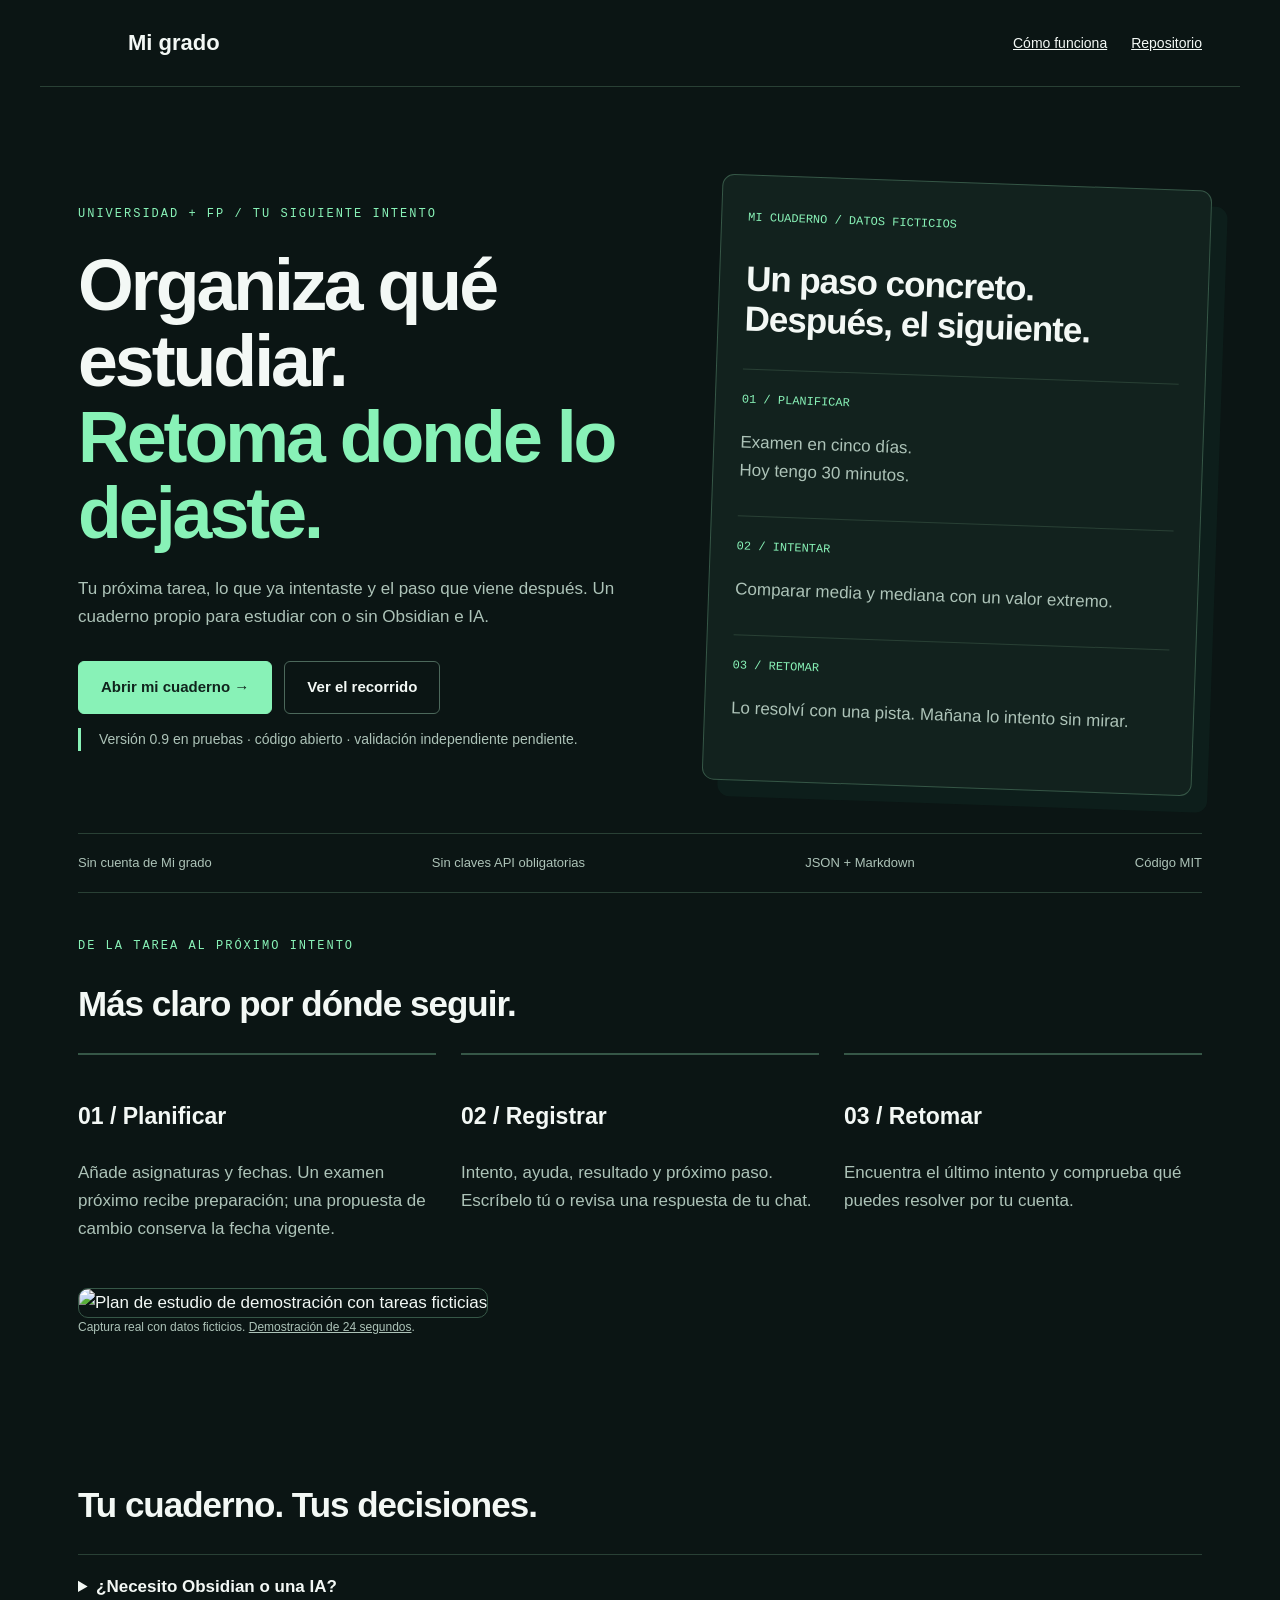
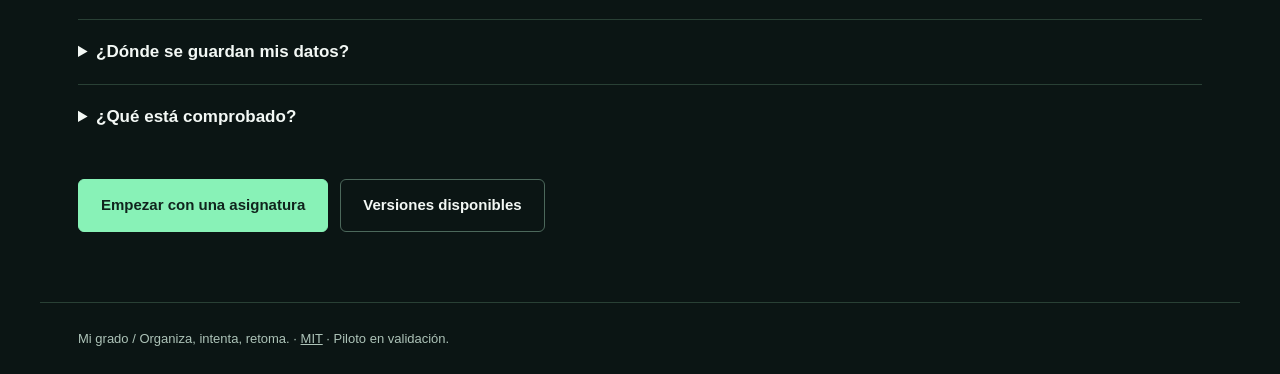
==== web/index.html @ 12c9c47e "Open source preview of Mi grado 0.9.0-rc.3" ====
<!doctype html><html lang="es"><head><meta charset="utf-8"><meta name="viewport" content="width=device-width,initial-scale=1"><meta name="description" content="Organiza qué estudiar y retoma donde lo dejaste. Universidad y FP, con Obsidian e IA opcionales."><meta property="og:title" content="Mi grado · Tu siguiente intento"><meta property="og:image" content="https://aybar17.github.io/mi-grado-app/assets/social-preview.png"><title>Mi grado · Tu siguiente intento</title><link rel="icon" href="assets/mi-grado.svg"><style>
:root{color-scheme:dark;--bg:#0b1514;--ink:#f3f8f5;--muted:#adc3b8;--accent:#88f2b7}*{box-sizing:border-box}body{margin:0;background:var(--bg);color:var(--ink);font:17px/1.65 'Segoe UI',sans-serif}a{color:inherit}header,main,footer{max-width:1200px;margin:auto;padding:25px 38px}header{display:flex;align-items:center;justify-content:space-between;border-bottom:1px solid #294035}.brand{display:flex;gap:12px;align-items:center;font-size:22px;font-weight:700;text-decoration:none}.brand img{width:38px}nav{display:flex;gap:24px;font-size:14px}.hero{padding:70px 0 45px;display:grid;grid-template-columns:1.2fr 1fr;gap:45px;align-items:center}.eyebrow{font:12px/1.4 Consolas,monospace;letter-spacing:2px;color:var(--accent);text-transform:uppercase}h1{font-size:clamp(42px,5.6vw,72px);line-height:1.06;letter-spacing:-3px;margin:24px 0}h1 span{color:var(--accent)}h2{font-size:35px;line-height:1.15;letter-spacing:-1px}p{color:var(--muted)}.buttons{display:flex;gap:12px;flex-wrap:wrap;margin-top:30px}.button{display:inline-block;background:var(--accent);color:#10241d;padding:13px 22px;border:1px solid var(--accent);border-radius:6px;text-decoration:none;font-weight:650;font-size:15px}.secondary{color:var(--ink);background:transparent;border-color:#4c685b}.console{background:#12221e;border:1px solid #365747;border-radius:12px;box-shadow:16px 16px 0 #173e3340;transform:rotate(2deg);padding:26px}.console small{color:var(--accent);font:12px Consolas,monospace}.console .row{padding:14px 0;border-top:1px solid #294035}.strip{border-block:1px solid #294035;padding:18px 0;display:flex;justify-content:space-between;gap:20px;font-size:13px;color:var(--muted)}section{padding:45px 0}.steps{display:grid;grid-template-columns:repeat(3,1fr);gap:25px}.steps article{border-top:2px solid #365747;padding-top:20px}.steps h3{font-size:23px}figure{margin:28px 0}figure img{width:100%;border-radius:10px;border:1px solid #365747}figcaption{font-size:12px;color:var(--muted)}details{border-top:1px solid #294035;padding:18px 0}summary{cursor:pointer;font-weight:600}.status{border-left:3px solid var(--accent);padding-left:18px;font-size:14px}footer{border-top:1px solid #294035;font-size:13px;color:var(--muted)}@media(max-width:760px){header,main,footer{padding:20px}nav a:first-child{display:none}.hero{grid-template-columns:1fr;padding-top:35px;gap:28px}h1{letter-spacing:-2px}.console{transform:none}.steps{grid-template-columns:1fr}.strip{flex-wrap:wrap}section{padding:28px 0}}@media(prefers-reduced-motion:no-preference){.hero{animation:enter .6s ease both}@keyframes enter{from{opacity:0;transform:translateY(12px)}to{opacity:1;transform:none}}}
</style></head><body><header><a class="brand" href="./"><img src="assets/mi-grado.svg" alt="">Mi grado</a><nav><a href="#recorrido">Cómo funciona</a><a href="https://github.com/Aybar17/mi-grado-app">Repositorio</a></nav></header><main><section class="hero"><div><div class="eyebrow">Universidad + FP / Tu siguiente intento</div><h1>Organiza qué estudiar.<br><span>Retoma donde lo dejaste.</span></h1><p>Tu próxima tarea, lo que ya intentaste y el paso que viene después. Un cuaderno propio para estudiar con o sin Obsidian e IA.</p><div class="buttons"><a class="button" href="app/">Abrir mi cuaderno →</a><a class="button secondary" href="#recorrido">Ver el recorrido</a></div><p class="status">Versión 0.9 en pruebas · código abierto · validación independiente pendiente.</p></div><article class="console" aria-label="Ejemplo ficticio de una sesión"><small>MI CUADERNO / DATOS FICTICIOS</small><h2>Un paso concreto.<br>Después, el siguiente.</h2><div class="row"><small>01 / PLANIFICAR</small><p>Examen en cinco días.<br>Hoy tengo 30 minutos.</p></div><div class="row"><small>02 / INTENTAR</small><p>Comparar media y mediana con un valor extremo.</p></div><div class="row"><small>03 / RETOMAR</small><p>Lo resolví con una pista. Mañana lo intento sin mirar.</p></div></article></section><div class="strip"><span>Sin cuenta de Mi grado</span><span>Sin claves API obligatorias</span><span>JSON + Markdown</span><span>Código MIT</span></div><section id="recorrido"><div class="eyebrow">De la tarea al próximo intento</div><h2>Más claro por dónde seguir.</h2><div class="steps"><article><h3>01 / Planificar</h3><p>Añade asignaturas y fechas. Un examen próximo recibe preparación; una propuesta de cambio conserva la fecha vigente.</p></article><article><h3>02 / Registrar</h3><p>Intento, ayuda, resultado y próximo paso. Escríbelo tú o revisa una respuesta de tu chat.</p></article><article><h3>03 / Retomar</h3><p>Encuentra el último intento y comprueba qué puedes resolver por tu cuenta.</p></article></div><figure><img src="assets/planificar.png" alt="Plan de estudio de demostración con tareas ficticias"><figcaption>Captura real con datos ficticios. <a href="assets/demo.gif">Demostración de 24 segundos</a>.</figcaption></figure></section><section><h2>Tu cuaderno. Tus decisiones.</h2><details><summary>¿Necesito Obsidian o una IA?</summary><p>No para organizar y registrar estudio en esta versión. Son conexiones opcionales. Si eliges un chat, revisas y copias el contexto; no hay lectura automática de conversaciones.</p></details><details><summary>¿Dónde se guardan mis datos?</summary><p>La web guarda en este navegador; Windows trabaja con tus carpetas. Descarga copias y comprueba su recuperación. No hay sincronización automática. El texto que pegues en una IA se envía a ese proveedor.</p></details><details><summary>¿Qué está comprobado?</summary><p>Consulta pruebas y pendientes en el repositorio. Una pantalla adaptable no demuestra una prueba en un teléfono físico. Los registros no confirman entregas ni dominio; no prometemos mejores notas.</p></details><div class="buttons"><a class="button" href="app/">Empezar con una asignatura</a><a class="button secondary" href="https://github.com/Aybar17/mi-grado-app/releases">Versiones disponibles</a></div></section></main><footer>Mi grado / Organiza, intenta, retoma. · <a href="LICENSE">MIT</a> · Piloto en validación.</footer></body></html>
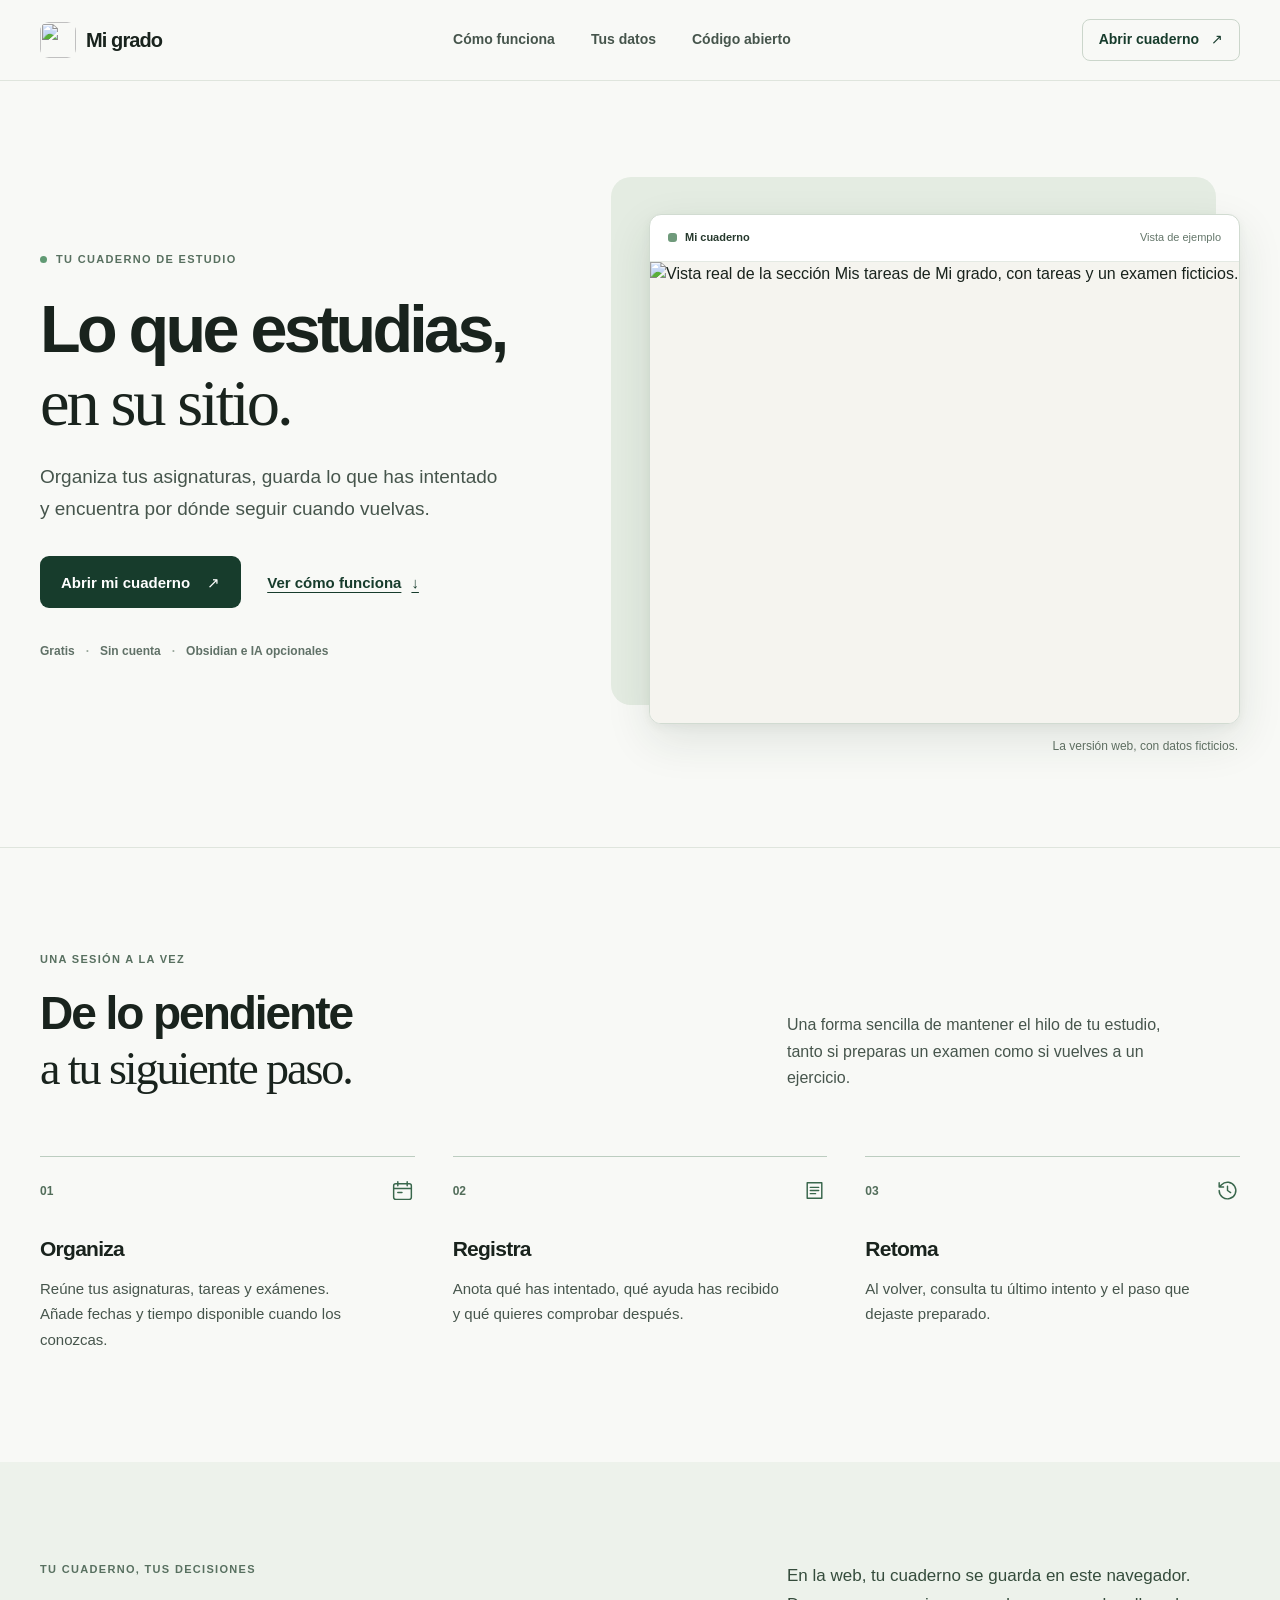
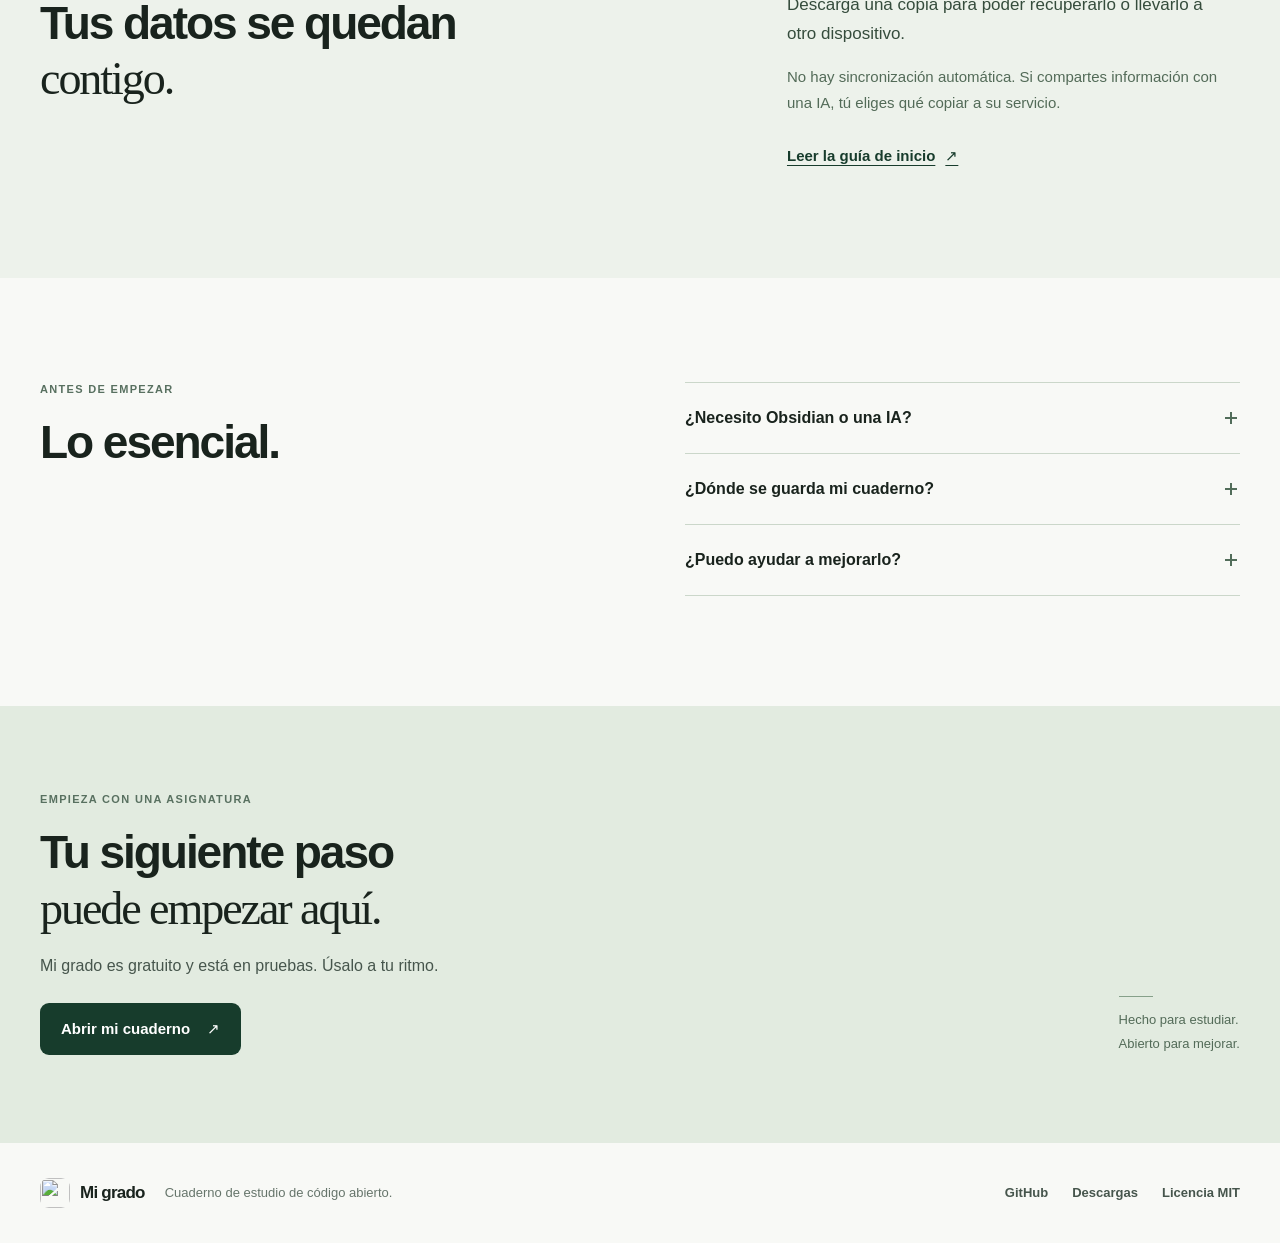
==== commit 7790cc80: "Redesign the public landing and clarify the study flow" ====
--- a/web/index.html
+++ b/web/index.html
@@ -1,3 +1,160 @@
-<!doctype html><html lang="es"><head><meta charset="utf-8"><meta name="viewport" content="width=device-width,initial-scale=1"><meta name="description" content="Organiza qué estudiar y retoma donde lo dejaste. Universidad y FP, con Obsidian e IA opcionales."><meta property="og:title" content="Mi grado · Tu siguiente intento"><meta property="og:image" content="https://aybar17.github.io/mi-grado-app/assets/social-preview.png"><title>Mi grado · Tu siguiente intento</title><link rel="icon" href="assets/mi-grado.svg"><style>
-:root{color-scheme:dark;--bg:#0b1514;--ink:#f3f8f5;--muted:#adc3b8;--accent:#88f2b7}*{box-sizing:border-box}body{margin:0;background:var(--bg);color:var(--ink);font:17px/1.65 'Segoe UI',sans-serif}a{color:inherit}header,main,footer{max-width:1200px;margin:auto;padding:25px 38px}header{display:flex;align-items:center;justify-content:space-between;border-bottom:1px solid #294035}.brand{display:flex;gap:12px;align-items:center;font-size:22px;font-weight:700;text-decoration:none}.brand img{width:38px}nav{display:flex;gap:24px;font-size:14px}.hero{padding:70px 0 45px;display:grid;grid-template-columns:1.2fr 1fr;gap:45px;align-items:center}.eyebrow{font:12px/1.4 Consolas,monospace;letter-spacing:2px;color:var(--accent);text-transform:uppercase}h1{font-size:clamp(42px,5.6vw,72px);line-height:1.06;letter-spacing:-3px;margin:24px 0}h1 span{color:var(--accent)}h2{font-size:35px;line-height:1.15;letter-spacing:-1px}p{color:var(--muted)}.buttons{display:flex;gap:12px;flex-wrap:wrap;margin-top:30px}.button{display:inline-block;background:var(--accent);color:#10241d;padding:13px 22px;border:1px solid var(--accent);border-radius:6px;text-decoration:none;font-weight:650;font-size:15px}.secondary{color:var(--ink);background:transparent;border-color:#4c685b}.console{background:#12221e;border:1px solid #365747;border-radius:12px;box-shadow:16px 16px 0 #173e3340;transform:rotate(2deg);padding:26px}.console small{color:var(--accent);font:12px Consolas,monospace}.console .row{padding:14px 0;border-top:1px solid #294035}.strip{border-block:1px solid #294035;padding:18px 0;display:flex;justify-content:space-between;gap:20px;font-size:13px;color:var(--muted)}section{padding:45px 0}.steps{display:grid;grid-template-columns:repeat(3,1fr);gap:25px}.steps article{border-top:2px solid #365747;padding-top:20px}.steps h3{font-size:23px}figure{margin:28px 0}figure img{width:100%;border-radius:10px;border:1px solid #365747}figcaption{font-size:12px;color:var(--muted)}details{border-top:1px solid #294035;padding:18px 0}summary{cursor:pointer;font-weight:600}.status{border-left:3px solid var(--accent);padding-left:18px;font-size:14px}footer{border-top:1px solid #294035;font-size:13px;color:var(--muted)}@media(max-width:760px){header,main,footer{padding:20px}nav a:first-child{display:none}.hero{grid-template-columns:1fr;padding-top:35px;gap:28px}h1{letter-spacing:-2px}.console{transform:none}.steps{grid-template-columns:1fr}.strip{flex-wrap:wrap}section{padding:28px 0}}@media(prefers-reduced-motion:no-preference){.hero{animation:enter .6s ease both}@keyframes enter{from{opacity:0;transform:translateY(12px)}to{opacity:1;transform:none}}}
-</style></head><body><header><a class="brand" href="./"><img src="assets/mi-grado.svg" alt="">Mi grado</a><nav><a href="#recorrido">Cómo funciona</a><a href="https://github.com/Aybar17/mi-grado-app">Repositorio</a></nav></header><main><section class="hero"><div><div class="eyebrow">Universidad + FP / Tu siguiente intento</div><h1>Organiza qué estudiar.<br><span>Retoma donde lo dejaste.</span></h1><p>Tu próxima tarea, lo que ya intentaste y el paso que viene después. Un cuaderno propio para estudiar con o sin Obsidian e IA.</p><div class="buttons"><a class="button" href="app/">Abrir mi cuaderno →</a><a class="button secondary" href="#recorrido">Ver el recorrido</a></div><p class="status">Versión 0.9 en pruebas · código abierto · validación independiente pendiente.</p></div><article class="console" aria-label="Ejemplo ficticio de una sesión"><small>MI CUADERNO / DATOS FICTICIOS</small><h2>Un paso concreto.<br>Después, el siguiente.</h2><div class="row"><small>01 / PLANIFICAR</small><p>Examen en cinco días.<br>Hoy tengo 30 minutos.</p></div><div class="row"><small>02 / INTENTAR</small><p>Comparar media y mediana con un valor extremo.</p></div><div class="row"><small>03 / RETOMAR</small><p>Lo resolví con una pista. Mañana lo intento sin mirar.</p></div></article></section><div class="strip"><span>Sin cuenta de Mi grado</span><span>Sin claves API obligatorias</span><span>JSON + Markdown</span><span>Código MIT</span></div><section id="recorrido"><div class="eyebrow">De la tarea al próximo intento</div><h2>Más claro por dónde seguir.</h2><div class="steps"><article><h3>01 / Planificar</h3><p>Añade asignaturas y fechas. Un examen próximo recibe preparación; una propuesta de cambio conserva la fecha vigente.</p></article><article><h3>02 / Registrar</h3><p>Intento, ayuda, resultado y próximo paso. Escríbelo tú o revisa una respuesta de tu chat.</p></article><article><h3>03 / Retomar</h3><p>Encuentra el último intento y comprueba qué puedes resolver por tu cuenta.</p></article></div><figure><img src="assets/planificar.png" alt="Plan de estudio de demostración con tareas ficticias"><figcaption>Captura real con datos ficticios. <a href="assets/demo.gif">Demostración de 24 segundos</a>.</figcaption></figure></section><section><h2>Tu cuaderno. Tus decisiones.</h2><details><summary>¿Necesito Obsidian o una IA?</summary><p>No para organizar y registrar estudio en esta versión. Son conexiones opcionales. Si eliges un chat, revisas y copias el contexto; no hay lectura automática de conversaciones.</p></details><details><summary>¿Dónde se guardan mis datos?</summary><p>La web guarda en este navegador; Windows trabaja con tus carpetas. Descarga copias y comprueba su recuperación. No hay sincronización automática. El texto que pegues en una IA se envía a ese proveedor.</p></details><details><summary>¿Qué está comprobado?</summary><p>Consulta pruebas y pendientes en el repositorio. Una pantalla adaptable no demuestra una prueba en un teléfono físico. Los registros no confirman entregas ni dominio; no prometemos mejores notas.</p></details><div class="buttons"><a class="button" href="app/">Empezar con una asignatura</a><a class="button secondary" href="https://github.com/Aybar17/mi-grado-app/releases">Versiones disponibles</a></div></section></main><footer>Mi grado / Organiza, intenta, retoma. · <a href="LICENSE">MIT</a> · Piloto en validación.</footer></body></html>+<!doctype html>
+<html lang="es">
+<head>
+  <meta charset="utf-8">
+  <meta name="viewport" content="width=device-width,initial-scale=1">
+  <meta name="description" content="Organiza tus asignaturas, tareas y exámenes. Guarda tu siguiente paso y retoma el estudio con Mi grado.">
+  <meta name="theme-color" content="#f7f8f5">
+  <meta property="og:type" content="website">
+  <meta property="og:title" content="Mi grado · Tu cuaderno de estudio">
+  <meta property="og:description" content="Organiza tus asignaturas y retoma tu estudio. Gratis, sin cuenta y con código abierto.">
+  <meta property="og:url" content="https://aybar17.github.io/mi-grado-app/">
+  <meta property="og:image" content="https://aybar17.github.io/mi-grado-app/assets/social-preview-portada.png">
+  <meta property="og:image:alt" content="Mi grado: lo que estudias, en su sitio.">
+  <meta name="twitter:card" content="summary_large_image">
+  <link rel="canonical" href="https://aybar17.github.io/mi-grado-app/">
+  <link rel="icon" href="assets/mi-grado.svg" type="image/svg+xml">
+  <link rel="preload" href="assets/fonts/DMSans.ttf" as="font" type="font/ttf" crossorigin>
+  <link rel="stylesheet" href="landing.css">
+  <title>Mi grado · Tu cuaderno de estudio</title>
+</head>
+<body>
+  <a class="skip-link" href="#contenido">Saltar al contenido</a>
+  <header class="site-header">
+    <div class="container nav">
+      <a class="brand" href="./" aria-label="Mi grado, inicio">
+        <img src="assets/mi-grado.svg" width="36" height="36" alt="">
+        <span>Mi grado</span>
+      </a>
+      <nav class="nav-links" aria-label="Navegación principal">
+        <a href="#como-funciona">Cómo funciona</a>
+        <a href="#tus-datos">Tus datos</a>
+        <a href="https://github.com/Aybar17/mi-grado-app">Código abierto</a>
+      </nav>
+      <a class="nav-action" href="app/">Abrir cuaderno <span aria-hidden="true">↗</span></a>
+    </div>
+  </header>
+
+  <main id="contenido">
+    <section class="hero container" aria-labelledby="titulo">
+      <div class="hero-copy">
+        <div class="eyebrow"><span class="status-dot" aria-hidden="true"></span> TU CUADERNO DE ESTUDIO</div>
+        <h1 id="titulo">Lo que estudias,<br><span>en su sitio.</span></h1>
+        <p class="hero-lead">Organiza tus asignaturas, guarda lo que has intentado y encuentra por dónde seguir cuando vuelvas.</p>
+        <div class="hero-actions">
+          <a class="button button-primary" href="app/">Abrir mi cuaderno <span aria-hidden="true">↗</span></a>
+          <a class="text-link" href="#como-funciona">Ver cómo funciona <span aria-hidden="true">↓</span></a>
+        </div>
+        <div class="hero-note">
+          <span>Gratis</span><span>Sin cuenta</span><span>Obsidian e IA opcionales</span>
+        </div>
+      </div>
+
+      <figure class="product-figure">
+        <div class="product-background" aria-hidden="true"></div>
+        <div class="product-window">
+          <div class="window-bar">
+            <span class="window-title"><span class="window-mark" aria-hidden="true"></span> Mi cuaderno</span>
+            <span class="window-label">Vista de ejemplo</span>
+          </div>
+          <div class="screen-crop">
+            <img src="assets/vista-cuaderno.png" width="1264" height="1515" alt="Vista real de la sección Mis tareas de Mi grado, con tareas y un examen ficticios.">
+          </div>
+        </div>
+        <figcaption>La versión web, con datos ficticios.</figcaption>
+      </figure>
+    </section>
+
+    <div class="section-line"></div>
+    <section class="how-section container" id="como-funciona" aria-labelledby="como-titulo">
+      <div class="section-heading">
+        <div>
+          <p class="section-kicker">UNA SESIÓN A LA VEZ</p>
+          <h2 id="como-titulo">De lo pendiente<br><span>a tu siguiente paso.</span></h2>
+        </div>
+        <p>Una forma sencilla de mantener el hilo de tu estudio, tanto si preparas un examen como si vuelves a un ejercicio.</p>
+      </div>
+      <div class="steps">
+        <article class="step">
+          <div class="step-top"><span>01</span><svg viewBox="0 0 24 24" aria-hidden="true"><rect x="3.5" y="5.5" width="17" height="15" rx="2"></rect><path d="M7.5 3.5v4M16.5 3.5v4M3.5 10h17M7.5 14h4"></path></svg></div>
+          <h3>Organiza</h3>
+          <p>Reúne tus asignaturas, tareas y exámenes. Añade fechas y tiempo disponible cuando los conozcas.</p>
+        </article>
+        <article class="step">
+          <div class="step-top"><span>02</span><svg viewBox="0 0 24 24" aria-hidden="true"><path d="M5 4.5h14v15H5zM8 9h8M8 12h8M8 15h5"></path></svg></div>
+          <h3>Registra</h3>
+          <p>Anota qué has intentado, qué ayuda has recibido y qué quieres comprobar después.</p>
+        </article>
+        <article class="step">
+          <div class="step-top"><span>03</span><svg viewBox="0 0 24 24" aria-hidden="true"><path d="M4 12a8 8 0 1 0 2.3-5.6L4 8.7M4 4.5v4.2h4.2M12 8v4l3 2"></path></svg></div>
+          <h3>Retoma</h3>
+          <p>Al volver, consulta tu último intento y el paso que dejaste preparado.</p>
+        </article>
+      </div>
+    </section>
+
+    <section class="data-section" id="tus-datos" aria-labelledby="datos-titulo">
+      <div class="container data-grid">
+        <div>
+          <p class="section-kicker">TU CUADERNO, TUS DECISIONES</p>
+          <h2 id="datos-titulo">Tus datos se quedan<br><span>contigo.</span></h2>
+        </div>
+        <div class="data-copy">
+          <p>En la web, tu cuaderno se guarda en este navegador. Descarga una copia para poder recuperarlo o llevarlo a otro dispositivo.</p>
+          <p class="muted">No hay sincronización automática. Si compartes información con una IA, tú eliges qué copiar a su servicio.</p>
+          <a class="inline-link" href="https://github.com/Aybar17/mi-grado-app/blob/main/docs/INICIO.md">Leer la guía de inicio <span aria-hidden="true">↗</span></a>
+        </div>
+      </div>
+    </section>
+
+    <section class="questions container" aria-labelledby="preguntas-titulo">
+      <div class="questions-heading">
+        <p class="section-kicker">ANTES DE EMPEZAR</p>
+        <h2 id="preguntas-titulo">Lo esencial.</h2>
+      </div>
+      <div class="question-list">
+        <details>
+          <summary>¿Necesito Obsidian o una IA?<span aria-hidden="true"></span></summary>
+          <p>No. Puedes organizar y registrar tu estudio por tu cuenta. Obsidian y las herramientas de IA son opcionales.</p>
+        </details>
+        <details>
+          <summary>¿Dónde se guarda mi cuaderno?<span aria-hidden="true"></span></summary>
+          <p>La web lo guarda en el navegador de este dispositivo. Descarga una copia JSON y comprueba que puedes recuperarla: si borras los datos del navegador, podrías perder el cuaderno.</p>
+        </details>
+        <details>
+          <summary>¿Puedo ayudar a mejorarlo?<span aria-hidden="true"></span></summary>
+          <p>Sí. El código es abierto y el proyecto está en pruebas. Puedes <a href="https://github.com/Aybar17/mi-grado-app/issues">comunicar un problema o proponer una mejora</a> con datos ficticios.</p>
+        </details>
+      </div>
+    </section>
+
+    <section class="closing">
+      <div class="container closing-inner">
+        <div>
+          <p class="section-kicker">EMPIEZA CON UNA ASIGNATURA</p>
+          <h2>Tu siguiente paso<br><span>puede empezar aquí.</span></h2>
+          <p>Mi grado es gratuito y está en pruebas. Úsalo a tu ritmo.</p>
+          <a class="button button-primary" href="app/">Abrir mi cuaderno <span aria-hidden="true">↗</span></a>
+        </div>
+        <div class="closing-aside">
+          <span class="aside-line"></span>
+          <span>Hecho para estudiar.</span>
+          <span>Abierto para mejorar.</span>
+        </div>
+      </div>
+    </section>
+  </main>
+
+  <footer class="site-footer">
+    <div class="container footer-inner">
+      <a class="brand footer-brand" href="./"><img src="assets/mi-grado.svg" width="30" height="30" alt=""><span>Mi grado</span></a>
+      <p>Cuaderno de estudio de código abierto.</p>
+      <div class="footer-links">
+        <a href="https://github.com/Aybar17/mi-grado-app">GitHub</a>
+        <a href="https://github.com/Aybar17/mi-grado-app/releases">Descargas</a>
+        <a href="LICENSE">Licencia MIT</a>
+      </div>
+    </div>
+  </footer>
+</body>
+</html>
--- a/web/landing.css
+++ b/web/landing.css
@@ -0,0 +1,156 @@
+@font-face {
+  font-family: "DM Sans";
+  src: url("assets/fonts/DMSans.ttf") format("truetype");
+  font-style: normal;
+  font-weight: 100 1000;
+  font-display: swap;
+}
+@font-face {
+  font-family: "Lora";
+  src: url("assets/fonts/Lora.ttf") format("truetype");
+  font-style: normal;
+  font-weight: 400 700;
+  font-display: swap;
+}
+:root {
+  color-scheme: light;
+  --ink: #19231d;
+  --ink-soft: #46554c;
+  --muted: #66756b;
+  --green: #214d39;
+  --green-dark: #173c2c;
+  --page: #f8f9f6;
+  --paper: #ffffff;
+  --line: #dfe5dd;
+  --sage: #eaf0e8;
+  font-family: "DM Sans", "Segoe UI", sans-serif;
+  font-synthesis: none;
+}
+* { box-sizing: border-box; }
+html { scroll-behavior: smooth; }
+body { margin: 0; color: var(--ink); background: var(--page); font-size: 16px; line-height: 1.55; }
+a { color: inherit; }
+button, a, summary { -webkit-tap-highlight-color: transparent; }
+a:focus-visible, summary:focus-visible { outline: 3px solid #357e56; outline-offset: 4px; border-radius: 3px; }
+img { max-width: 100%; display: block; }
+.container { width: min(1280px, calc(100% - 80px)); margin: 0 auto; }
+.skip-link { position: absolute; z-index: 5; left: 16px; top: -80px; padding: 10px 14px; color: white; background: var(--green-dark); }
+.skip-link:focus { top: 12px; }
+.site-header { border-bottom: 1px solid var(--line); }
+.nav { min-height: 80px; display: flex; align-items: center; gap: 34px; }
+.brand { display: inline-flex; min-height: 44px; align-items: center; gap: 10px; flex: 0 0 auto; color: var(--ink); font-size: 20px; font-weight: 750; letter-spacing: -.045em; text-decoration: none; }
+.brand img { border-radius: 9px; }
+.nav-links { display: flex; justify-content: center; gap: 36px; flex: 1; }
+.nav-links a, .footer-links a { display: inline-flex; min-height: 44px; align-items: center; text-decoration: none; font-size: 14px; font-weight: 550; color: var(--ink-soft); }
+.nav-links a:hover, .footer-links a:hover { color: var(--green); text-decoration: underline; text-underline-offset: 4px; }
+.nav-action { display: inline-flex; min-height: 42px; align-items: center; gap: 12px; padding: 0 16px; border: 1px solid #cbd6cb; border-radius: 8px; color: var(--green-dark); text-decoration: none; font-size: 14px; font-weight: 700; white-space: nowrap; }
+.nav-action:hover { background: #e9efe8; border-color: #a9bbab; }
+.hero { display: grid; grid-template-columns: minmax(0, .88fr) minmax(0, 1.12fr); align-items: center; gap: clamp(36px, 6vw, 88px); padding-top: 96px; padding-bottom: 92px; }
+.hero-copy { padding-bottom: 20px; }
+.eyebrow, .section-kicker { margin: 0; color: #587060; font-size: 11px; font-weight: 800; letter-spacing: .12em; line-height: 1.4; }
+.eyebrow { display: flex; align-items: center; gap: 9px; }
+.status-dot { width: 7px; height: 7px; border-radius: 50%; background: #609a73; }
+h1, h2, h3, p, figure { margin-top: 0; }
+h1 { margin: 26px 0 22px; font-size: clamp(48px, 5.2vw, 72px); line-height: 1.1; letter-spacing: -.056em; font-weight: 680; }
+h1 span, h2 span { font-family: "Lora", Georgia, serif; font-weight: 400; letter-spacing: -.045em; }
+.hero-lead { max-width: 465px; color: var(--ink-soft); font-size: 19px; line-height: 1.65; }
+.hero-actions { display: flex; flex-wrap: wrap; align-items: center; gap: 26px; margin-top: 32px; }
+.button { min-height: 52px; display: inline-flex; justify-content: center; align-items: center; gap: 17px; padding: 0 21px; border-radius: 9px; font-size: 15px; font-weight: 700; text-decoration: none; transition: background-color .16s ease, transform .16s ease; }
+.button-primary { color: white; background: var(--green-dark); }
+.button-primary:hover { background: #2a5c42; transform: translateY(-1px); }
+.text-link, .inline-link { display: inline-flex; min-height: 44px; align-items: center; gap: 10px; color: var(--green-dark); font-size: 15px; font-weight: 700; text-underline-offset: 4px; text-decoration-thickness: 1px; }
+.text-link:hover, .inline-link:hover { color: #437956; }
+.hero-note { display: flex; flex-wrap: wrap; gap: 9px 0; margin-top: 34px; color: #607167; font-size: 12px; font-weight: 600; }
+.hero-note span:not(:last-child)::after { content: "·"; padding: 0 11px; color: #9ba99d; }
+.product-figure { position: relative; min-width: 0; margin: 0; padding: 37px 0 0 38px; }
+.product-background { position: absolute; inset: 0 24px 50px 0; border-radius: 20px; background: #e4ece2; }
+.product-window { position: relative; overflow: hidden; border: 1px solid #d1dbd1; border-radius: 12px; background: var(--paper); box-shadow: 0 16px 46px rgba(31, 58, 38, .11), 0 3px 10px rgba(31, 58, 38, .05); }
+.window-bar { display: flex; justify-content: space-between; align-items: center; gap: 12px; min-height: 47px; padding: 0 18px; border-bottom: 1px solid #e4e9e3; color: #53645a; font-size: 11px; }
+.window-title { display: inline-flex; align-items: center; gap: 8px; color: #26392d; font-weight: 750; }
+.window-mark { width: 9px; height: 9px; border-radius: 3px; background: #6f9a7b; }
+.window-label { color: #64766a; }
+.screen-crop { height: clamp(310px, 36vw, 480px); overflow: hidden; background: #f5f4ef; }
+.screen-crop img { width: 100%; height: auto; }
+.product-figure figcaption { position: relative; margin: 13px 2px 0; color: #5e6e61; font-size: 12px; text-align: right; }
+.section-line { height: 1px; background: var(--line); }
+.how-section { padding-top: 104px; padding-bottom: 110px; }
+.section-heading { display: grid; grid-template-columns: 1fr minmax(240px, .65fr); align-items: end; gap: 50px; }
+.section-heading > p { max-width: 400px; margin: 0 0 5px; color: var(--ink-soft); font-size: 16px; line-height: 1.65; }
+h2 { margin: 18px 0 0; font-size: clamp(34px, 3.6vw, 48px); line-height: 1.2; letter-spacing: -.045em; font-weight: 650; }
+.steps { display: grid; grid-template-columns: repeat(3, 1fr); gap: 38px; margin-top: 60px; }
+.step { padding-top: 21px; border-top: 1px solid #bccdc0; }
+.step-top { display: flex; align-items: center; justify-content: space-between; color: #526d5a; font-size: 12px; font-weight: 700; }
+.step-top svg { width: 25px; height: 25px; fill: none; stroke: #39674c; stroke-width: 1.4; stroke-linecap: round; stroke-linejoin: round; }
+.step h3 { margin: 30px 0 10px; font-size: 21px; letter-spacing: -.035em; }
+.step p { max-width: 330px; margin: 0; color: var(--ink-soft); font-size: 15px; line-height: 1.7; }
+.data-section { background: #edf2eb; }
+.data-grid { display: grid; grid-template-columns: 1fr minmax(260px, .65fr); gap: 50px; padding-top: 100px; padding-bottom: 100px; }
+.data-copy { align-self: end; max-width: 440px; color: #354c3c; font-size: 17px; line-height: 1.7; }
+.data-copy p { margin-bottom: 15px; }
+.data-copy .muted { color: #536b58; font-size: 15px; }
+.inline-link { margin-top: 4px; }
+.questions { display: grid; grid-template-columns: 1fr 1fr; gap: 90px; padding-top: 104px; padding-bottom: 110px; }
+.question-list { border-top: 1px solid #cbd7ca; }
+details { border-bottom: 1px solid #cbd7ca; }
+summary { display: flex; min-height: 70px; align-items: center; justify-content: space-between; gap: 20px; cursor: pointer; font-weight: 700; list-style: none; }
+summary::-webkit-details-marker { display: none; }
+summary span { flex: 0 0 18px; width: 18px; height: 18px; position: relative; }
+summary span::before, summary span::after { content: ""; position: absolute; background: #526d5a; }
+summary span::before { left: 3px; right: 3px; top: 8px; height: 1.5px; }
+summary span::after { top: 3px; bottom: 3px; left: 8px; width: 1.5px; }
+details[open] summary span::after { display: none; }
+details p { max-width: 560px; margin: -2px 30px 24px 0; color: var(--ink-soft); font-size: 15px; line-height: 1.7; }
+details p a { color: var(--green); text-underline-offset: 3px; }
+.closing { background: #e2ebe0; }
+.closing-inner { display: flex; justify-content: space-between; align-items: end; gap: 40px; padding-top: 86px; padding-bottom: 88px; }
+.closing h2 { margin-bottom: 18px; }
+.closing p:not(.section-kicker) { color: var(--ink-soft); margin-bottom: 24px; }
+.closing-aside { display: grid; gap: 3px; color: #536b58; font-size: 13px; line-height: 1.6; }
+.aside-line { width: 34px; height: 1px; margin-bottom: 10px; background: #86a08a; }
+.site-footer { background: var(--page); }
+.footer-inner { display: flex; align-items: center; gap: 20px; min-height: 100px; }
+.footer-brand { font-size: 17px; }
+.footer-inner p { flex: 1; margin: 0; color: var(--muted); font-size: 13px; }
+.footer-links { display: flex; flex-wrap: wrap; gap: 24px; }
+.footer-links a { font-size: 13px; }
+@media (max-width: 900px) {
+  .container { width: min(100% - 48px, 720px); }
+  .nav-links { display: none; }
+  .nav-action { margin-left: auto; }
+  .hero { grid-template-columns: 1fr; gap: 40px; padding-top: 70px; padding-bottom: 72px; }
+  .hero-copy { padding-bottom: 0; }
+  .product-figure { width: min(100%, 680px); padding-top: 25px; padding-left: 25px; }
+  .screen-crop { height: clamp(290px, 58vw, 470px); }
+  .section-heading, .data-grid, .questions { grid-template-columns: 1fr; gap: 24px; }
+  .section-heading > p { max-width: 530px; }
+  .questions { gap: 36px; }
+}
+@media (max-width: 600px) {
+  .container { width: calc(100% - 36px); }
+  .nav { min-height: 70px; gap: 12px; }
+  .brand { font-size: 19px; }
+  .nav-action { min-height: 42px; padding: 0 12px; gap: 8px; font-size: 13px; }
+  .hero { padding-top: 60px; padding-bottom: 64px; }
+  h1 { margin-top: 21px; font-size: clamp(42px, 11.2vw, 58px); }
+  .hero-lead { font-size: 17px; }
+  .hero-actions { gap: 14px 22px; margin-top: 26px; }
+  .hero-note { margin-top: 24px; }
+  .product-figure { padding-top: 18px; padding-left: 18px; }
+  .product-background { inset: 0 16px 44px 0; border-radius: 15px; }
+  .window-bar { min-height: 42px; padding: 0 12px; }
+  .screen-crop { height: 295px; }
+  .how-section, .questions { padding-top: 76px; padding-bottom: 78px; }
+  .steps { grid-template-columns: 1fr; gap: 28px; margin-top: 42px; }
+  .step h3 { margin-top: 20px; }
+  .step p { max-width: 100%; }
+  .data-grid { padding-top: 75px; padding-bottom: 75px; }
+  .closing-inner { padding-top: 70px; padding-bottom: 72px; }
+  .closing-aside { display: none; }
+  .footer-inner { align-items: flex-start; flex-wrap: wrap; gap: 14px; padding-top: 28px; padding-bottom: 30px; }
+  .footer-inner p { flex: 0 0 100%; }
+  .footer-links { gap: 20px; }
+}
+@media (prefers-reduced-motion: reduce) {
+  html { scroll-behavior: auto; }
+  .button { transition: none; }
+}
